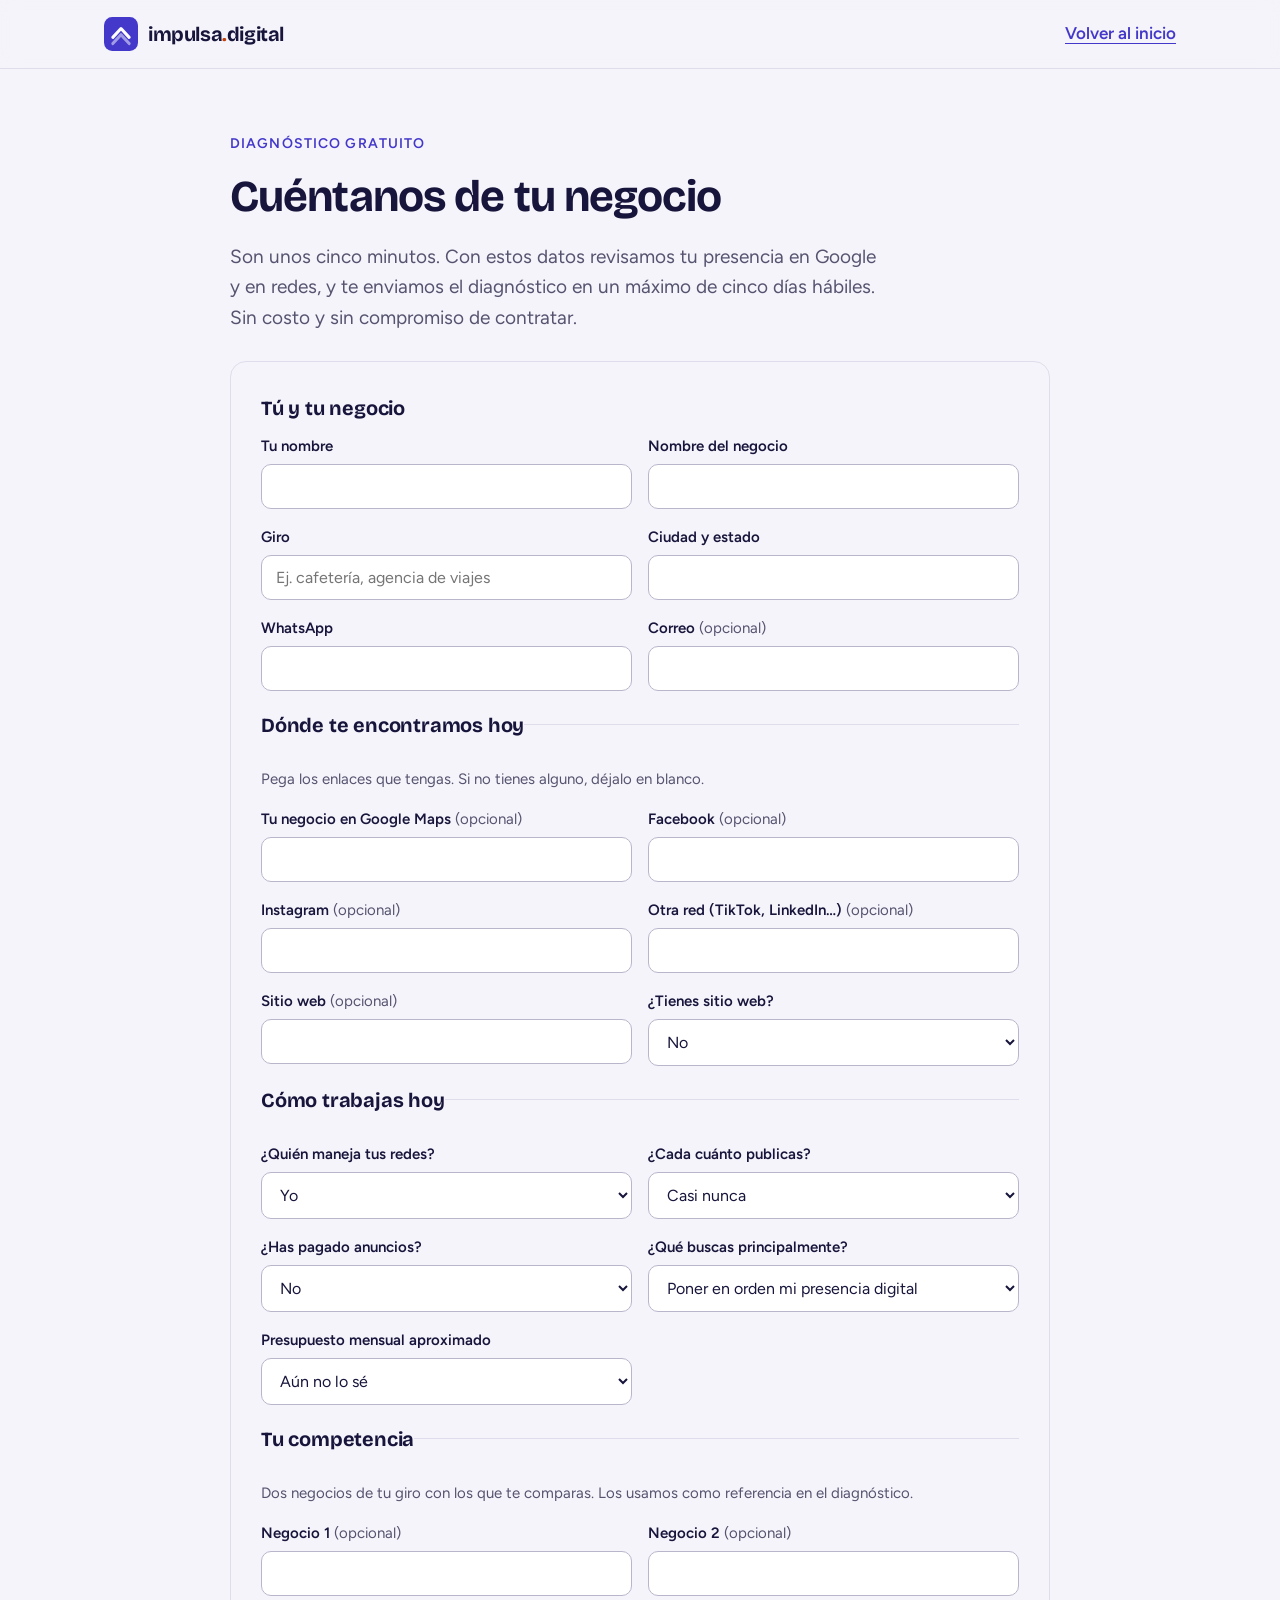
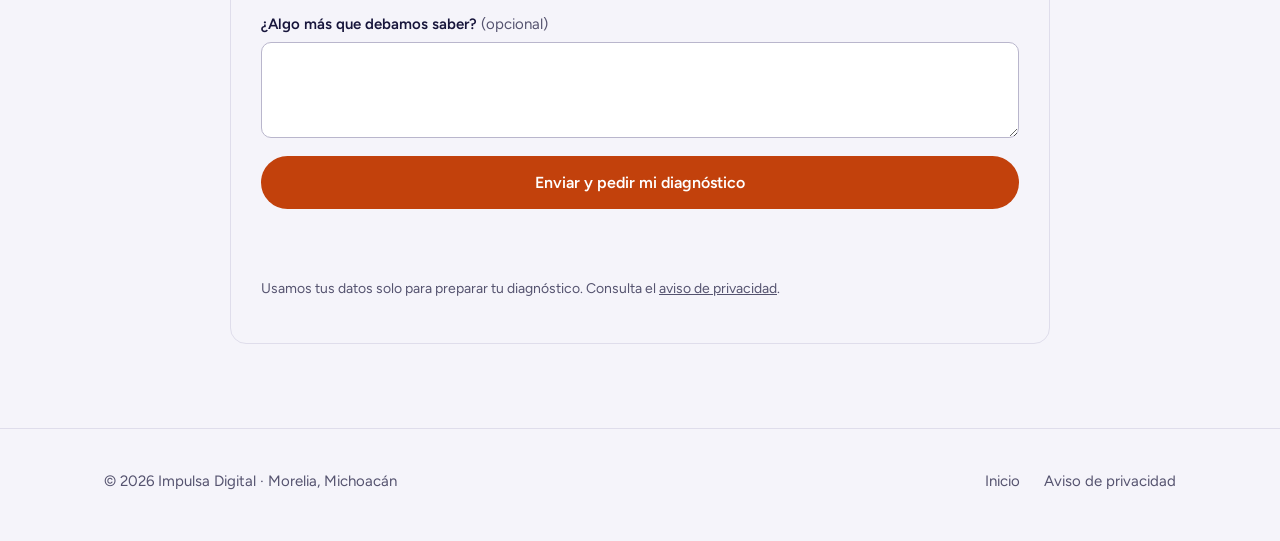
==== diagnostico.html @ 28f9f36c "Agrega el formulario de solicitud de diagnóstico Co-Authored-By: Claude Fable 5.2 <noreply@anthropic" ====
<!DOCTYPE html>
<html lang="es-MX">
<head>
<meta charset="UTF-8">
<meta name="viewport" content="width=device-width, initial-scale=1.0">
<title>Diagnóstico gratuito · Impulsa Digital</title>
<meta name="description" content="Pide el diagnóstico gratuito de la presencia digital de tu negocio. Llena el formulario y recíbelo en un máximo de cinco días hábiles.">
<link rel="canonical" href="https://impulsadigital.com.mx/diagnostico.html">
<link rel="icon" href="favicon.svg" type="image/svg+xml">
<meta property="og:title" content="Diagnóstico gratuito · Impulsa Digital">
<meta property="og:description" content="Te decimos qué funciona, qué falta y por dónde empezar. Sin costo.">
<link rel="preconnect" href="https://fonts.googleapis.com">
<link rel="preconnect" href="https://fonts.gstatic.com" crossorigin>
<link href="https://fonts.googleapis.com/css2?family=Bricolage+Grotesque:opsz,wght@12..96,600;12..96,700&family=Figtree:wght@400;500;600&display=swap" rel="stylesheet">
<link rel="stylesheet" href="css/site.css">
<!-- Google Analytics 4 -->
<script async src="https://www.googletagmanager.com/gtag/js?id=G-3FEMDLM26Y"></script>
<script>window.dataLayer=window.dataLayer||[];function gtag(){dataLayer.push(arguments);}gtag('js',new Date());gtag('config','G-3FEMDLM26Y');</script>
</head>
<body>
<header class="site-header">
  <div class="wrap header-inner">
    <a href="index.html" class="brand" aria-label="Impulsa Digital, inicio">
      <img src="favicon.svg" alt="" width="34" height="34">
      <span>impulsa<i>.</i>digital</span>
    </a>
    <a class="text-link" href="index.html">Volver al inicio</a>
  </div>
</header>
<main class="wrap page page-wide">
  <span class="eyebrow">Diagnóstico gratuito</span>
  <h1>Cuéntanos de tu negocio</h1>
  <p class="lead">Son unos cinco minutos. Con estos datos revisamos tu presencia en Google y en redes, y te enviamos el diagnóstico en un máximo de cinco días hábiles. Sin costo y sin compromiso de contratar.</p>

  <form class="form" id="diagForm" action="https://formspree.io/f/mvzjvlll" method="POST">
    <input type="hidden" name="_subject" value="Solicitud de diagnóstico — Impulsa Digital">
    <fieldset>
      <legend>Tú y tu negocio</legend>
      <div class="form-grid">
          <div class="field">
            <label for="d-nombre">Tu nombre</label>
            <input type="text" id="d-nombre" name="nombre" required autocomplete="name">
          </div>
          <div class="field">
            <label for="d-negocio">Nombre del negocio</label>
            <input type="text" id="d-negocio" name="negocio" required>
          </div>
          <div class="field">
            <label for="d-giro">Giro</label>
            <input type="text" id="d-giro" name="giro" required placeholder="Ej. cafetería, agencia de viajes">
          </div>
          <div class="field">
            <label for="d-ciudad">Ciudad y estado</label>
            <input type="text" id="d-ciudad" name="ciudad" required>
          </div>
          <div class="field">
            <label for="d-whatsapp">WhatsApp</label>
            <input type="tel" id="d-whatsapp" name="whatsapp" required autocomplete="tel">
          </div>
          <div class="field">
            <label for="d-correo">Correo <span>(opcional)</span></label>
            <input type="email" id="d-correo" name="correo" autocomplete="email">
          </div>
      </div>
    </fieldset>

    <fieldset>
      <legend>Dónde te encontramos hoy</legend>
      <p class="hint">Pega los enlaces que tengas. Si no tienes alguno, déjalo en blanco.</p>
      <div class="form-grid">
          <div class="field">
            <label for="d-google">Tu negocio en Google Maps <span>(opcional)</span></label>
            <input type="text" id="d-google" name="enlace_google">
          </div>
          <div class="field">
            <label for="d-facebook">Facebook <span>(opcional)</span></label>
            <input type="text" id="d-facebook" name="enlace_facebook">
          </div>
          <div class="field">
            <label for="d-instagram">Instagram <span>(opcional)</span></label>
            <input type="text" id="d-instagram" name="enlace_instagram">
          </div>
          <div class="field">
            <label for="d-otra">Otra red (TikTok, LinkedIn…) <span>(opcional)</span></label>
            <input type="text" id="d-otra" name="enlace_otra_red">
          </div>
          <div class="field">
            <label for="d-sitio">Sitio web <span>(opcional)</span></label>
            <input type="text" id="d-sitio" name="enlace_sitio">
          </div>
          <div class="field">
            <label for="d-tiene-sitio">¿Tienes sitio web?</label>
            <select id="d-tiene-sitio" name="tiene_sitio">
              <option>No</option>
              <option>Sí</option>
              <option>Sí, pero no me gusta o no funciona</option>
            </select>
          </div>
      </div>
    </fieldset>

    <fieldset>
      <legend>Cómo trabajas hoy</legend>
      <div class="form-grid">
          <div class="field">
            <label for="d-quien">¿Quién maneja tus redes?</label>
            <select id="d-quien" name="quien_maneja_redes">
              <option>Yo</option>
              <option>Alguien de mi equipo</option>
              <option>Una persona o agencia externa</option>
              <option>Nadie por ahora</option>
            </select>
          </div>
          <div class="field">
            <label for="d-frecuencia">¿Cada cuánto publicas?</label>
            <select id="d-frecuencia" name="frecuencia_publicacion">
              <option>Casi nunca</option>
              <option>Una o dos veces al mes</option>
              <option>Cada semana</option>
              <option>Varias veces por semana</option>
            </select>
          </div>
          <div class="field">
            <label for="d-anuncios">¿Has pagado anuncios?</label>
            <select id="d-anuncios" name="anuncios">
              <option>No</option>
              <option>Sí, pero no supe si funcionaron</option>
              <option>Sí, con buenos resultados</option>
            </select>
          </div>
          <div class="field">
            <label for="d-objetivo">¿Qué buscas principalmente?</label>
            <select id="d-objetivo" name="objetivo">
              <option>Poner en orden mi presencia digital</option>
              <option>Conseguir más clientes</option>
              <option>Consolidar mi marca</option>
              <option>Solo necesito un sitio web</option>
            </select>
          </div>
          <div class="field">
            <label for="d-presupuesto">Presupuesto mensual aproximado</label>
            <select id="d-presupuesto" name="presupuesto">
              <option>Aún no lo sé</option>
              <option>Hasta $1,500</option>
              <option>Hasta $3,500</option>
              <option>Hasta $5,500</option>
              <option>$7,500 o más</option>
            </select>
          </div>
      </div>
    </fieldset>

    <fieldset>
      <legend>Tu competencia</legend>
      <p class="hint">Dos negocios de tu giro con los que te comparas. Los usamos como referencia en el diagnóstico.</p>
      <div class="form-grid">
          <div class="field">
            <label for="d-comp1">Negocio 1 <span>(opcional)</span></label>
            <input type="text" id="d-comp1" name="competidor_1">
          </div>
          <div class="field">
            <label for="d-comp2">Negocio 2 <span>(opcional)</span></label>
            <input type="text" id="d-comp2" name="competidor_2">
          </div>
      </div>
      <div class="field">
        <label for="d-mas">¿Algo más que debamos saber? <span>(opcional)</span></label>
        <textarea id="d-mas" name="comentarios"></textarea>
      </div>
    </fieldset>

    <div class="hp" aria-hidden="true">
      <label for="d-gotcha">No llenar</label>
      <input type="text" id="d-gotcha" name="_gotcha" tabindex="-1" autocomplete="off">
    </div>
    <button type="submit" class="btn btn-primary">Enviar y pedir mi diagnóstico</button>
    <p class="form-status" id="diagStatus" role="status" aria-live="polite"></p>
    <p class="form-note">Usamos tus datos solo para preparar tu diagnóstico. Consulta el <a href="privacidad.html">aviso de privacidad</a>.</p>
  </form>
</main>
<footer class="site-footer">
  <div class="wrap footer-inner">
    <span>© <span id="year">2026</span> Impulsa Digital · Morelia, Michoacán</span>
    <div class="footer-links"><a href="index.html">Inicio</a><a href="privacidad.html">Aviso de privacidad</a></div>
  </div>
</footer>
<script src="js/site.js"></script>
</body>
</html>
---- css/site.css ----
/* Impulsa Digital — hoja de estilos
   Idea de diseño: página alineada a la izquierda, una sola tinta índigo,
   un solo acento naranja para la acción principal, y una "ruta" numerada
   (te encuentran, te ven bien, te escriben) que ordena toda la página. */
:root{
  color-scheme:light;
  --ink:#17153B;          /* texto y bandas oscuras */
  --ink-soft:#55536F;     /* texto secundario */
  --paper:#F5F4FA;        /* fondo general */
  --surface:#FFFFFF;      /* tarjetas */
  --line:#DFDDEB;         /* bordes */
  --brand:#4338CA;        /* índigo de marca */
  --brand-tint:#ECEBFB;   /* fondo suave de marca */
  --accent:#C2410C;       /* acción principal */
  --accent-dark:#9A3412;
  --on-dark-soft:#C9C7E6;
  --display:'Bricolage Grotesque','Trebuchet MS',system-ui,sans-serif;
  --body:'Figtree',system-ui,-apple-system,'Segoe UI',sans-serif;
  --radius:16px;
  --wrap:1120px;
}
*{margin:0;padding:0;box-sizing:border-box;}
html{scroll-behavior:smooth;scroll-padding-top:84px;}
body{font-family:var(--body);font-size:17px;line-height:1.6;color:var(--ink);background:var(--paper);-webkit-font-smoothing:antialiased;}
img,svg{display:block;max-width:100%;}
a{color:inherit;}
h1,h2,h3{font-family:var(--display);font-weight:700;line-height:1.1;letter-spacing:-.02em;text-wrap:balance;}
h2{font-size:clamp(28px,4vw,40px);}
h3{font-size:21px;letter-spacing:-.01em;}
ul{list-style:none;}
.wrap{max-width:var(--wrap);margin:0 auto;padding:0 24px;}
.skip{position:absolute;left:-9999px;top:0;background:var(--ink);color:#fff;padding:10px 16px;z-index:100;}
.skip:focus{left:8px;top:8px;}
:focus-visible{outline:3px solid var(--brand);outline-offset:3px;border-radius:4px;}

/* Botones */
.btn{display:inline-flex;align-items:center;justify-content:center;gap:10px;font-family:var(--body);font-weight:600;font-size:16px;line-height:1.2;padding:15px 24px;border-radius:999px;border:2px solid transparent;cursor:pointer;text-decoration:none;transition:background .15s,border-color .15s,transform .1s;}
.btn:active{transform:scale(.98);}
.btn-primary{background:var(--accent);color:#fff;}
.btn-primary:hover{background:var(--accent-dark);}
.btn-line{background:transparent;color:var(--ink);border-color:var(--ink);}
.btn-line:hover{background:var(--ink);color:#fff;}
.btn-small{padding:10px 18px;font-size:15px;}
.btn svg{flex-shrink:0;}
.text-link{font-weight:600;color:var(--brand);text-underline-offset:4px;}

/* Encabezado */
.site-header{position:sticky;top:0;z-index:50;background:rgba(245,244,250,.92);backdrop-filter:blur(10px);border-bottom:1px solid var(--line);}
.header-inner{display:flex;align-items:center;justify-content:space-between;gap:24px;min-height:68px;}
.brand{display:inline-flex;align-items:center;gap:10px;font-family:var(--display);font-weight:700;font-size:20px;letter-spacing:-.02em;text-decoration:none;}
.brand img{width:34px;height:34px;}
.brand i{font-style:normal;color:var(--accent);}
.nav{display:flex;align-items:center;gap:28px;}
.nav a:not(.btn){font-size:16px;font-weight:500;color:var(--ink-soft);text-decoration:none;}
.nav a:not(.btn):hover{color:var(--ink);}
.menu-toggle{display:none;width:44px;height:44px;background:none;border:1px solid var(--line);border-radius:12px;cursor:pointer;align-items:center;justify-content:center;flex-direction:column;gap:5px;}
.menu-toggle span{display:block;width:20px;height:2px;border-radius:2px;background:var(--ink);}

/* Hero */
.hero{padding:72px 0 56px;}
.hero-grid{display:grid;grid-template-columns:1.15fr .85fr;gap:64px;align-items:center;}
.eyebrow{display:block;font-size:14px;font-weight:600;letter-spacing:.08em;text-transform:uppercase;color:var(--brand);margin-bottom:18px;}
.hero h1{font-size:clamp(38px,5.6vw,64px);margin-bottom:22px;}
.hero h1 em{font-style:normal;color:var(--brand);}
.lead{font-size:19px;color:var(--ink-soft);max-width:34em;margin-bottom:30px;}
.actions{display:flex;flex-wrap:wrap;gap:12px;}
.trust{display:flex;flex-wrap:wrap;gap:10px 28px;margin-top:34px;padding-top:24px;border-top:1px solid var(--line);font-size:15px;font-weight:500;color:var(--ink-soft);}
.trust li{display:flex;align-items:center;gap:8px;}
.trust li::before{content:'';width:8px;height:8px;border-radius:50%;background:var(--brand);}

/* Ruta ilustrada del hero */
.route{position:relative;display:flex;flex-direction:column;gap:18px;padding-left:44px;}
.route::before{content:'';position:absolute;left:15px;top:18px;bottom:18px;border-left:2px dashed var(--line);}
.route-step{position:relative;background:var(--surface);border:1px solid var(--line);border-radius:var(--radius);padding:16px 18px;}
.route-step .n{position:absolute;left:-44px;top:14px;width:32px;height:32px;border-radius:50%;background:var(--ink);color:#fff;font-family:var(--display);font-weight:700;font-size:15px;display:flex;align-items:center;justify-content:center;}
.route-step small{display:block;font-size:13px;font-weight:600;letter-spacing:.06em;text-transform:uppercase;color:var(--ink-soft);margin-bottom:8px;}
.search-pill{display:flex;align-items:center;gap:10px;background:var(--paper);border-radius:999px;padding:10px 16px;font-size:15px;}
.biz{display:flex;gap:14px;align-items:center;}
.biz-logo{width:46px;height:46px;border-radius:12px;background:var(--brand-tint);color:var(--brand);display:flex;align-items:center;justify-content:center;flex-shrink:0;}
.biz b{display:block;font-size:16px;}
.biz span{font-size:14px;color:var(--ink-soft);}
.biz-actions{display:flex;gap:8px;margin-top:12px;}
.biz-actions span{font-size:13px;font-weight:600;color:var(--brand);background:var(--brand-tint);padding:5px 12px;border-radius:999px;}
.bubble{background:var(--brand);color:#fff;border-radius:16px 16px 16px 4px;padding:12px 16px;font-size:15px;line-height:1.45;max-width:280px;}
.route-note{font-size:13px;color:var(--ink-soft);padding-left:2px;}

/* Secciones */
.section{padding:84px 0;}
.section-head{max-width:40em;margin-bottom:44px;}
.section-head p{color:var(--ink-soft);margin-top:14px;}
.band{background:var(--surface);border-top:1px solid var(--line);border-bottom:1px solid var(--line);}

/* ¿Te suena? */
.pains{display:grid;grid-template-columns:repeat(3,1fr);gap:20px;}
.pain{border-left:3px solid var(--accent);padding:4px 0 4px 20px;}
.pain p:first-child{font-family:var(--display);font-weight:600;font-size:20px;line-height:1.25;margin-bottom:8px;}
.pain p:last-child{font-size:16px;color:var(--ink-soft);}

/* Servicios */
.services{display:grid;grid-template-columns:repeat(3,1fr);gap:20px;}
.service{background:var(--surface);border:1px solid var(--line);border-radius:var(--radius);padding:28px;display:flex;flex-direction:column;gap:14px;}
.service .n{font-family:var(--display);font-weight:700;font-size:15px;width:32px;height:32px;border-radius:50%;background:var(--ink);color:#fff;display:flex;align-items:center;justify-content:center;}
.service > p{font-size:16px;color:var(--ink-soft);}
.ticks{display:flex;flex-direction:column;gap:10px;font-size:16px;}
.ticks li{display:flex;gap:10px;align-items:flex-start;}
.ticks li::before{content:'';flex-shrink:0;width:18px;height:18px;margin-top:4px;border-radius:50%;background:var(--brand-tint) url("data:image/svg+xml,%3Csvg xmlns='http://www.w3.org/2000/svg' viewBox='0 0 18 18'%3E%3Cpath d='M5 9.3l2.6 2.6L13 6.5' fill='none' stroke='%234338CA' stroke-width='2' stroke-linecap='round' stroke-linejoin='round'/%3E%3C/svg%3E") center/contain no-repeat;}

/* Diagnóstico */
.night{background:var(--ink);color:#fff;}
.night .eyebrow{color:#FDBA74;}
.night .section-head p{color:var(--on-dark-soft);}
.diag-grid{display:grid;grid-template-columns:1fr 1fr;gap:56px;align-items:start;}
.steps{counter-reset:paso;display:flex;flex-direction:column;}
.steps li{counter-increment:paso;display:grid;grid-template-columns:44px 1fr;gap:16px;padding:20px 0;border-top:1px solid rgba(255,255,255,.16);}
.steps li:last-child{border-bottom:1px solid rgba(255,255,255,.16);}
.steps li::before{content:counter(paso);font-family:var(--display);font-weight:700;font-size:28px;line-height:1;color:#FDBA74;}
.steps b{display:block;font-family:var(--display);font-size:19px;margin-bottom:4px;}
.steps span{font-size:16px;color:var(--on-dark-soft);}
.steps em{font-style:normal;font-size:13px;font-weight:600;letter-spacing:.06em;text-transform:uppercase;color:#FDBA74;display:block;margin-bottom:4px;}
.night .ticks li::before{background-color:rgba(255,255,255,.14);background-image:url("data:image/svg+xml,%3Csvg xmlns='http://www.w3.org/2000/svg' viewBox='0 0 18 18'%3E%3Cpath d='M5 9.3l2.6 2.6L13 6.5' fill='none' stroke='%23ffffff' stroke-width='2' stroke-linecap='round' stroke-linejoin='round'/%3E%3C/svg%3E");}
.night .ticks{margin:22px 0 30px;}

/* Trabajo */
.works{display:grid;grid-template-columns:1fr 1fr;gap:24px;}
.work{background:var(--surface);border:1px solid var(--line);border-radius:var(--radius);overflow:hidden;display:flex;flex-direction:column;}
.work-shot{border-bottom:1px solid var(--line);background:var(--paper);}
.work-shot img{width:100%;height:auto;aspect-ratio:16/10;object-fit:cover;object-position:top;}
.work-body{padding:26px 28px 28px;display:flex;flex-direction:column;gap:12px;flex:1;}
.tags{display:flex;flex-wrap:wrap;gap:8px;}
.tags span{font-size:13px;font-weight:600;color:var(--brand);background:var(--brand-tint);padding:4px 12px;border-radius:999px;}
.work-body p{font-size:16px;color:var(--ink-soft);}
.work-body .text-link{margin-top:auto;padding-top:6px;}
.works-note{margin-top:28px;color:var(--ink-soft);max-width:44em;}

/* Paquetes */
.plans{display:grid;grid-template-columns:repeat(4,1fr);gap:16px;align-items:stretch;}
.plans-title{margin:36px 0 18px;color:var(--ink-soft);display:flex;flex-direction:column;gap:6px;}
.plan{background:var(--surface);border:1px solid var(--line);border-radius:var(--radius);padding:24px 22px;display:flex;flex-direction:column;gap:16px;}
.plan.featured{border:2px solid var(--brand);}
.plan-kicker{font-size:13px;font-weight:600;letter-spacing:.06em;text-transform:uppercase;color:var(--brand);display:flex;justify-content:space-between;gap:8px;align-items:center;}
.plan-kicker b{background:var(--brand);color:#fff;border-radius:999px;padding:3px 10px;font-size:12px;letter-spacing:.02em;text-transform:none;}
.plan-for{font-size:16px;color:var(--ink-soft);}
.price{padding:14px 0;border-top:1px solid var(--line);border-bottom:1px solid var(--line);font-size:15px;color:var(--ink-soft);}
.price strong{font-family:var(--display);font-size:30px;letter-spacing:-.02em;color:var(--ink);font-variant-numeric:tabular-nums;margin:0 4px;}
.plan .ticks{flex:1;}
.plan .btn{width:100%;}
.plan .ticks{font-size:15px;}
.price strong{font-size:28px;}
.web-plan{background:var(--brand-tint);border-radius:var(--radius);padding:28px;display:flex;flex-wrap:wrap;align-items:center;justify-content:space-between;gap:20px;}
.web-plan div{max-width:40em;}
.web-plan p{color:var(--ink-soft);margin-top:6px;font-size:16px;}
.learn{margin-top:44px;}
.price-note{margin-top:18px;font-size:15px;color:var(--ink-soft);}

/* Compromisos */
.promises{display:grid;grid-template-columns:repeat(4,1fr);gap:28px;}
.promise b{display:block;font-family:var(--display);font-size:19px;line-height:1.2;margin-bottom:8px;}
.promise p{font-size:16px;color:var(--ink-soft);}
.promise::before{content:'';display:block;width:36px;height:3px;background:var(--accent);margin-bottom:16px;}

/* Preguntas */
.faq{max-width:760px;}
.faq details{border-top:1px solid var(--line);}
.faq details:last-child{border-bottom:1px solid var(--line);}
.faq summary{list-style:none;cursor:pointer;padding:20px 40px 20px 0;font-family:var(--display);font-weight:600;font-size:19px;position:relative;}
.faq summary::-webkit-details-marker{display:none;}
.faq summary::after{content:'+';position:absolute;right:4px;top:14px;font-size:28px;font-weight:400;color:var(--brand);}
.faq details[open] summary::after{content:'–';}
.faq details p{padding:0 40px 22px 0;color:var(--ink-soft);}

/* Contacto */
.contact-grid{display:grid;grid-template-columns:1fr 1fr;gap:56px;align-items:start;}
.contact-info p{color:var(--ink-soft);margin:14px 0 26px;}
.facts{margin-top:28px;display:flex;flex-direction:column;gap:12px;font-size:16px;color:var(--ink-soft);}
.facts b{color:var(--ink);font-weight:600;}
.form{background:var(--paper);border:1px solid var(--line);border-radius:var(--radius);padding:30px;display:flex;flex-direction:column;gap:18px;}
.field{display:flex;flex-direction:column;gap:6px;}
.field label{font-size:15px;font-weight:600;}
.field label span{font-weight:400;color:var(--ink-soft);}
.field input,.field select,.field textarea{font-family:var(--body);font-size:16px;color:var(--ink);background:var(--surface);border:1px solid #B9B6CC;border-radius:10px;padding:12px 14px;width:100%;}
.field textarea{min-height:96px;resize:vertical;}
.field input:focus,.field select:focus,.field textarea:focus{outline:3px solid var(--brand-tint);border-color:var(--brand);}
.hp{position:absolute;left:-9999px;}
.form-status{font-size:15px;font-weight:600;min-height:1.4em;}
.form-status.ok{color:#166534;}
.form-status.err{color:#B91C1C;}
.form-note{font-size:14px;color:var(--ink-soft);}

/* Pie */
.site-footer{padding:40px 0 48px;border-top:1px solid var(--line);font-size:15px;color:var(--ink-soft);}
.footer-inner{display:flex;flex-wrap:wrap;justify-content:space-between;align-items:center;gap:18px 32px;}
.footer-links{display:flex;flex-wrap:wrap;gap:8px 24px;}
.footer-links a{text-decoration:none;}
.footer-links a:hover{color:var(--ink);text-decoration:underline;}

/* WhatsApp flotante (solo móvil) */
.wa-float{display:none;position:fixed;right:16px;bottom:16px;z-index:60;width:58px;height:58px;border-radius:50%;background:var(--accent);color:#fff;align-items:center;justify-content:center;box-shadow:0 10px 24px -8px rgba(23,21,59,.5);}

/* Páginas simples */
.page{padding:64px 0 84px;max-width:720px;}
.page h1{font-size:clamp(32px,5vw,44px);margin-bottom:20px;}
.page h2{font-size:24px;margin:32px 0 10px;}
.page p,.page li{color:var(--ink-soft);margin-bottom:12px;}
.page ul{list-style:disc;padding-left:22px;}
.draft{background:#FEF3C7;border:1px solid #F59E0B;color:#78350F;border-radius:12px;padding:14px 18px;font-size:15px;margin-bottom:28px;}

/* Formulario de diagnóstico */
.page-wide{max-width:820px;}
.page-wide .lead{margin-bottom:28px;}
.form fieldset{border:0;display:flex;flex-direction:column;gap:16px;padding-top:6px;}
.form fieldset+fieldset{border-top:1px solid var(--line);padding-top:22px;}
.form legend{font-family:var(--display);font-weight:700;font-size:20px;letter-spacing:-.01em;margin-bottom:4px;padding:0;}
.form .hint{font-size:15px;color:var(--ink-soft);margin:0;}
.form-grid{display:grid;grid-template-columns:1fr 1fr;gap:16px;}
.alt-link{margin-top:14px;font-size:15px;color:var(--on-dark-soft);}
.alt-link a{color:#fff;font-weight:600;text-underline-offset:4px;}
@media(max-width:620px){.form-grid{grid-template-columns:1fr;}}

/* Adaptación */
@media(max-width:1100px){
  .plans{grid-template-columns:1fr 1fr;}
}
@media(max-width:620px){
  .plans{grid-template-columns:1fr;}
}
@media(max-width:960px){
  .hero-grid,.diag-grid,.contact-grid{grid-template-columns:1fr;gap:44px;}
  .pains,.services{grid-template-columns:1fr;}
  .promises{grid-template-columns:1fr 1fr;}
}
@media(max-width:760px){
  body{font-size:16px;}
  .section{padding:60px 0;}
  .hero{padding:44px 0 40px;}
  .works{grid-template-columns:1fr;}
  .menu-toggle{display:flex;}
  .nav{display:none;position:absolute;left:0;right:0;top:100%;background:var(--paper);border-bottom:1px solid var(--line);flex-direction:column;align-items:stretch;gap:0;padding:8px 24px 20px;}
  .nav.open{display:flex;}
  .nav a:not(.btn){padding:14px 0;border-bottom:1px solid var(--line);font-size:17px;}
  .nav .btn{margin-top:16px;}
  .actions .btn{width:100%;}
  .wa-float{display:flex;}
  .site-footer{padding-bottom:96px;}
}
@media(max-width:480px){
  .promises{grid-template-columns:1fr;}
  .wrap{padding:0 18px;}
}
@media(prefers-reduced-motion:reduce){
  html{scroll-behavior:auto;}
  *{transition:none !important;}
}
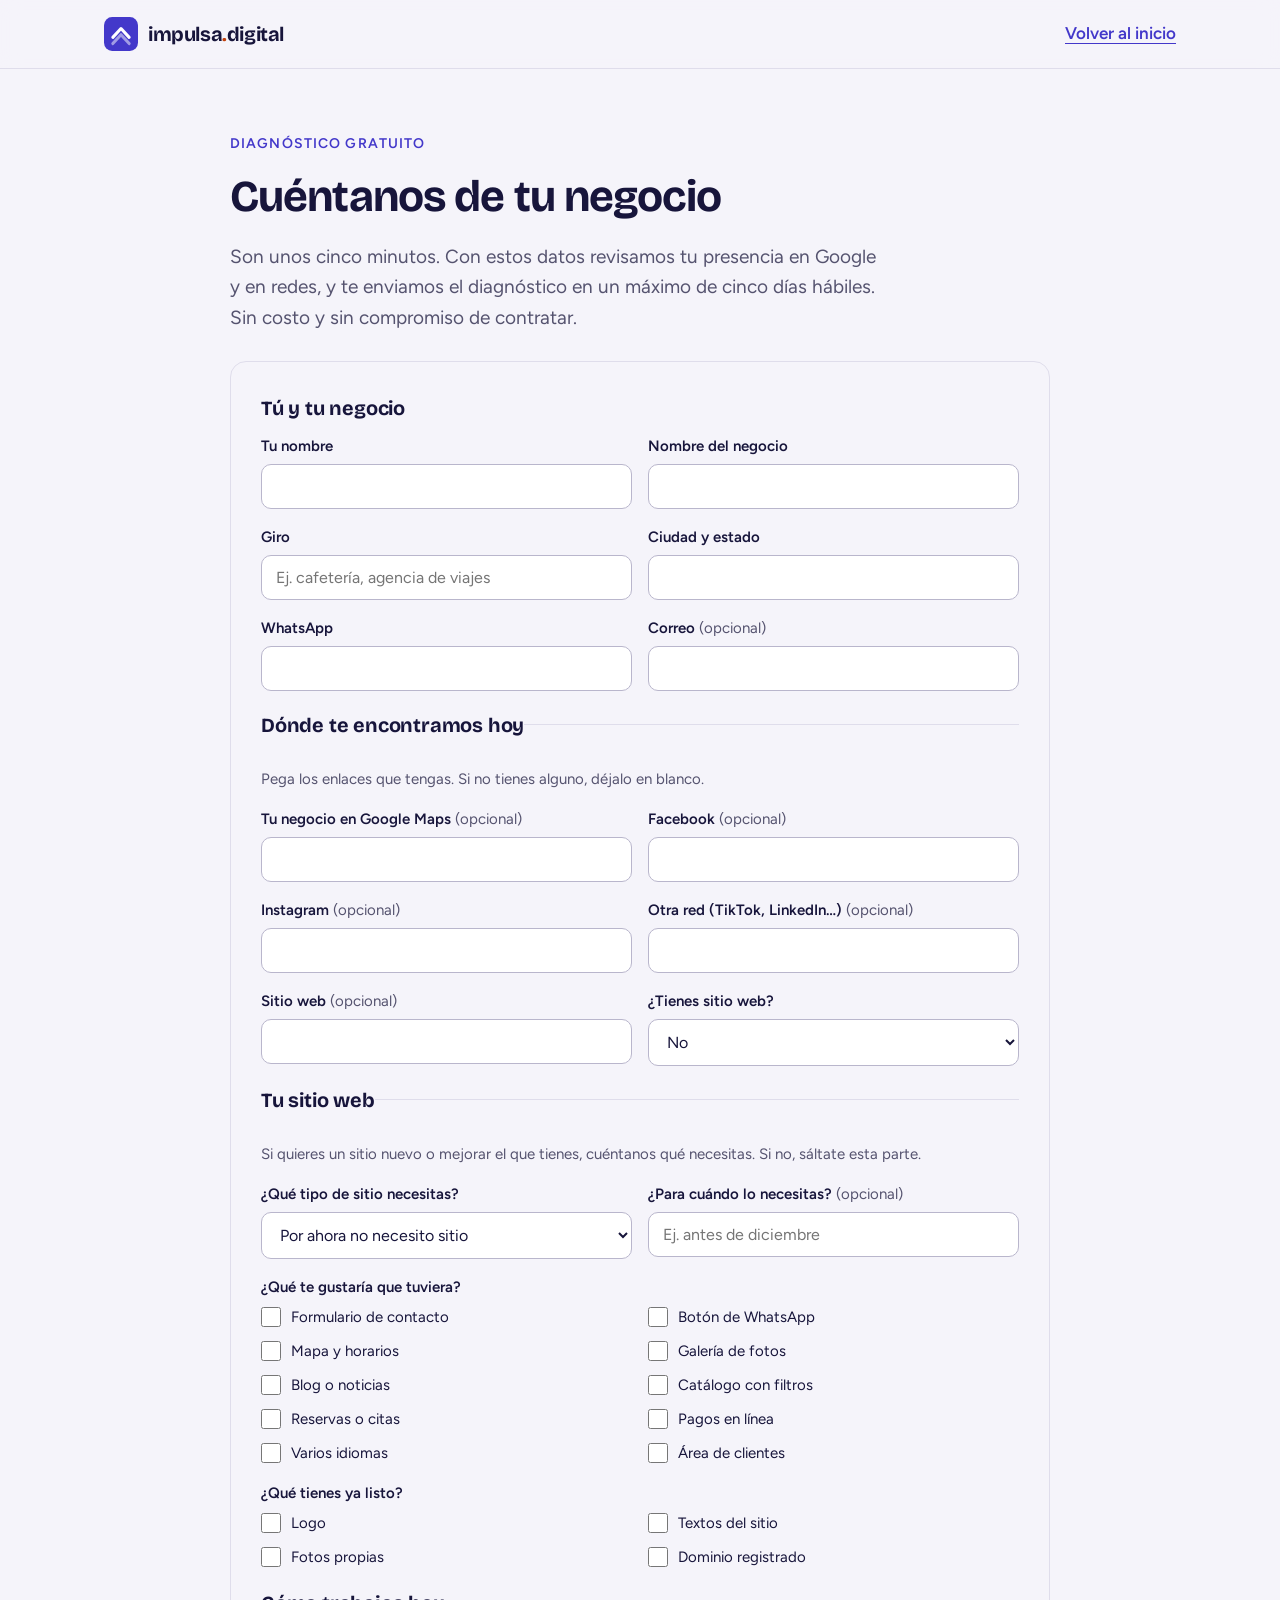
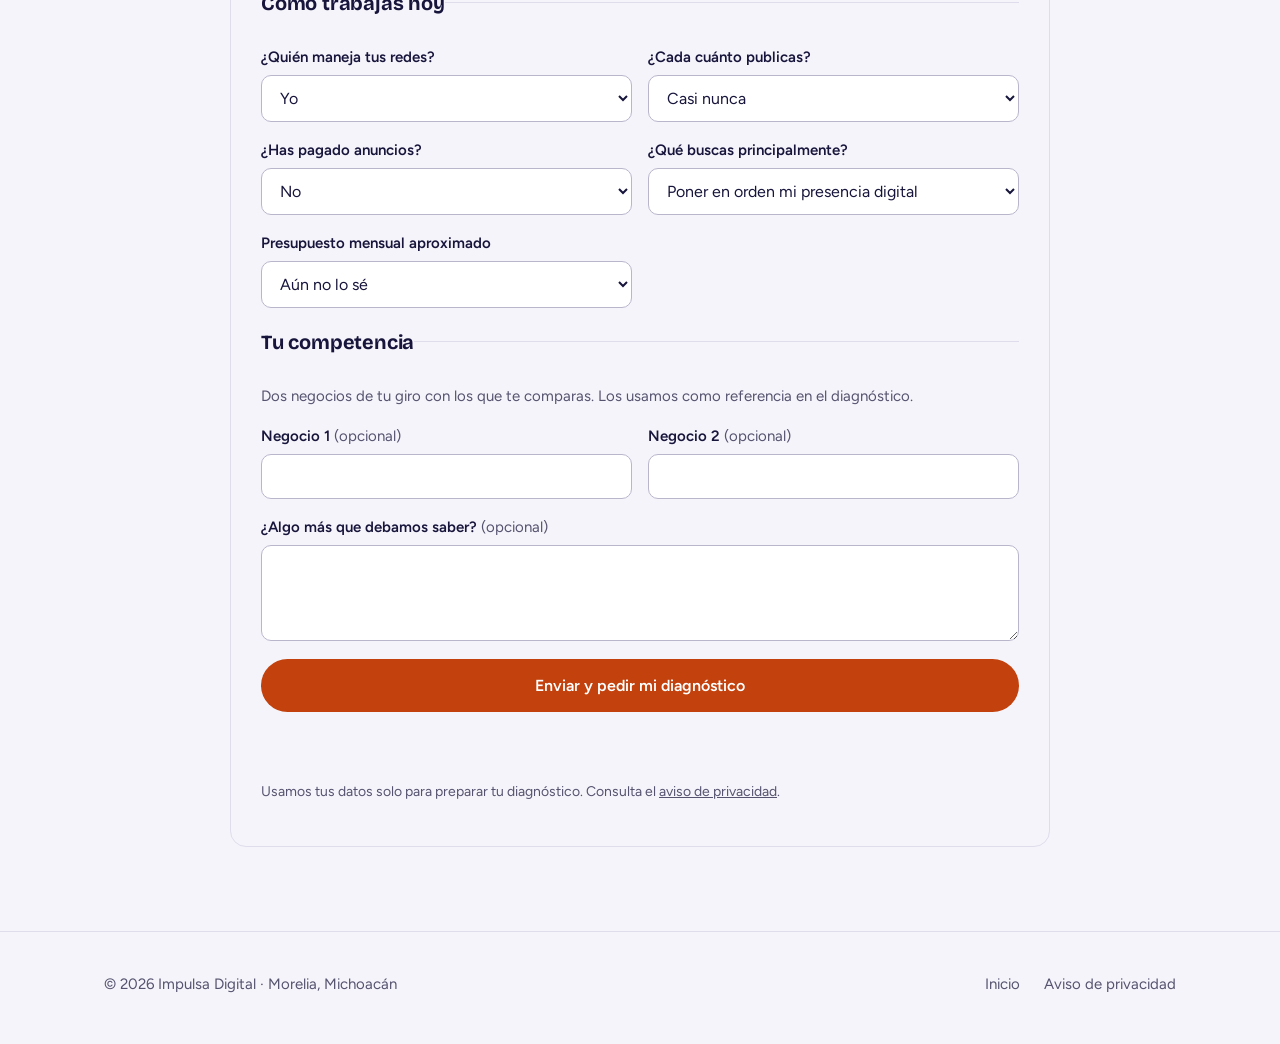
==== commit b3c11f2b: "Formulario de diagnóstico: agrega la sección de sitio web Co-Authored-By: Claude Fable 5.2 <noreply@" ====
--- a/diagnostico.html
+++ b/diagnostico.html
@@ -100,6 +100,53 @@
     </fieldset>
 
     <fieldset>
+      <legend>Tu sitio web</legend>
+      <p class="hint">Si quieres un sitio nuevo o mejorar el que tienes, cuéntanos qué necesitas. Si no, sáltate esta parte.</p>
+      <div class="form-grid">
+          <div class="field">
+            <label for="d-tipo">¿Qué tipo de sitio necesitas?</label>
+            <select id="d-tipo" name="tipo_sitio">
+              <option>Por ahora no necesito sitio</option>
+              <option>Página de presentación (una sola página)</option>
+              <option>Sitio de varias secciones</option>
+              <option>Catálogo de productos o servicios</option>
+              <option>Con reservas o cotizaciones en línea</option>
+              <option>Tienda en línea</option>
+              <option>No estoy seguro</option>
+            </select>
+          </div>
+          <div class="field">
+            <label for="d-fecha">¿Para cuándo lo necesitas? <span>(opcional)</span></label>
+            <input type="text" id="d-fecha" name="fecha_sitio" placeholder="Ej. antes de diciembre">
+          </div>
+      </div>
+      <div class="field">
+        <span class="group-label" id="lbl-func">¿Qué te gustaría que tuviera?</span>
+        <div class="checks" role="group" aria-labelledby="lbl-func">
+          <label><input type="checkbox" id="d-f0" name="funciones" value="Formulario de contacto"> Formulario de contacto</label>
+          <label><input type="checkbox" id="d-f1" name="funciones" value="Botón de WhatsApp"> Botón de WhatsApp</label>
+          <label><input type="checkbox" id="d-f2" name="funciones" value="Mapa y horarios"> Mapa y horarios</label>
+          <label><input type="checkbox" id="d-f3" name="funciones" value="Galería de fotos"> Galería de fotos</label>
+          <label><input type="checkbox" id="d-f4" name="funciones" value="Blog o noticias"> Blog o noticias</label>
+          <label><input type="checkbox" id="d-f5" name="funciones" value="Catálogo con filtros"> Catálogo con filtros</label>
+          <label><input type="checkbox" id="d-f6" name="funciones" value="Reservas o citas"> Reservas o citas</label>
+          <label><input type="checkbox" id="d-f7" name="funciones" value="Pagos en línea"> Pagos en línea</label>
+          <label><input type="checkbox" id="d-f8" name="funciones" value="Varios idiomas"> Varios idiomas</label>
+          <label><input type="checkbox" id="d-f9" name="funciones" value="Área de clientes"> Área de clientes</label>
+        </div>
+      </div>
+      <div class="field">
+        <span class="group-label" id="lbl-mat">¿Qué tienes ya listo?</span>
+        <div class="checks" role="group" aria-labelledby="lbl-mat">
+          <label><input type="checkbox" id="d-m0" name="materiales" value="Logo"> Logo</label>
+          <label><input type="checkbox" id="d-m1" name="materiales" value="Textos del sitio"> Textos del sitio</label>
+          <label><input type="checkbox" id="d-m2" name="materiales" value="Fotos propias"> Fotos propias</label>
+          <label><input type="checkbox" id="d-m3" name="materiales" value="Dominio registrado"> Dominio registrado</label>
+        </div>
+      </div>
+    </fieldset>
+
+    <fieldset>
       <legend>Cómo trabajas hoy</legend>
       <div class="form-grid">
           <div class="field">
--- a/css/site.css
+++ b/css/site.css
@@ -212,9 +212,13 @@
 .form legend{font-family:var(--display);font-weight:700;font-size:20px;letter-spacing:-.01em;margin-bottom:4px;padding:0;}
 .form .hint{font-size:15px;color:var(--ink-soft);margin:0;}
 .form-grid{display:grid;grid-template-columns:1fr 1fr;gap:16px;}
+.group-label{font-size:15px;font-weight:600;}
+.checks{display:grid;grid-template-columns:1fr 1fr;gap:10px 16px;font-size:16px;}
+.checks label{display:flex;gap:10px;align-items:center;font-weight:400;}
+.checks input{width:20px;height:20px;accent-color:var(--brand);flex-shrink:0;padding:0;}
 .alt-link{margin-top:14px;font-size:15px;color:var(--on-dark-soft);}
 .alt-link a{color:#fff;font-weight:600;text-underline-offset:4px;}
-@media(max-width:620px){.form-grid{grid-template-columns:1fr;}}
+@media(max-width:620px){.form-grid,.checks{grid-template-columns:1fr;}}
 
 /* Adaptación */
 @media(max-width:1100px){
